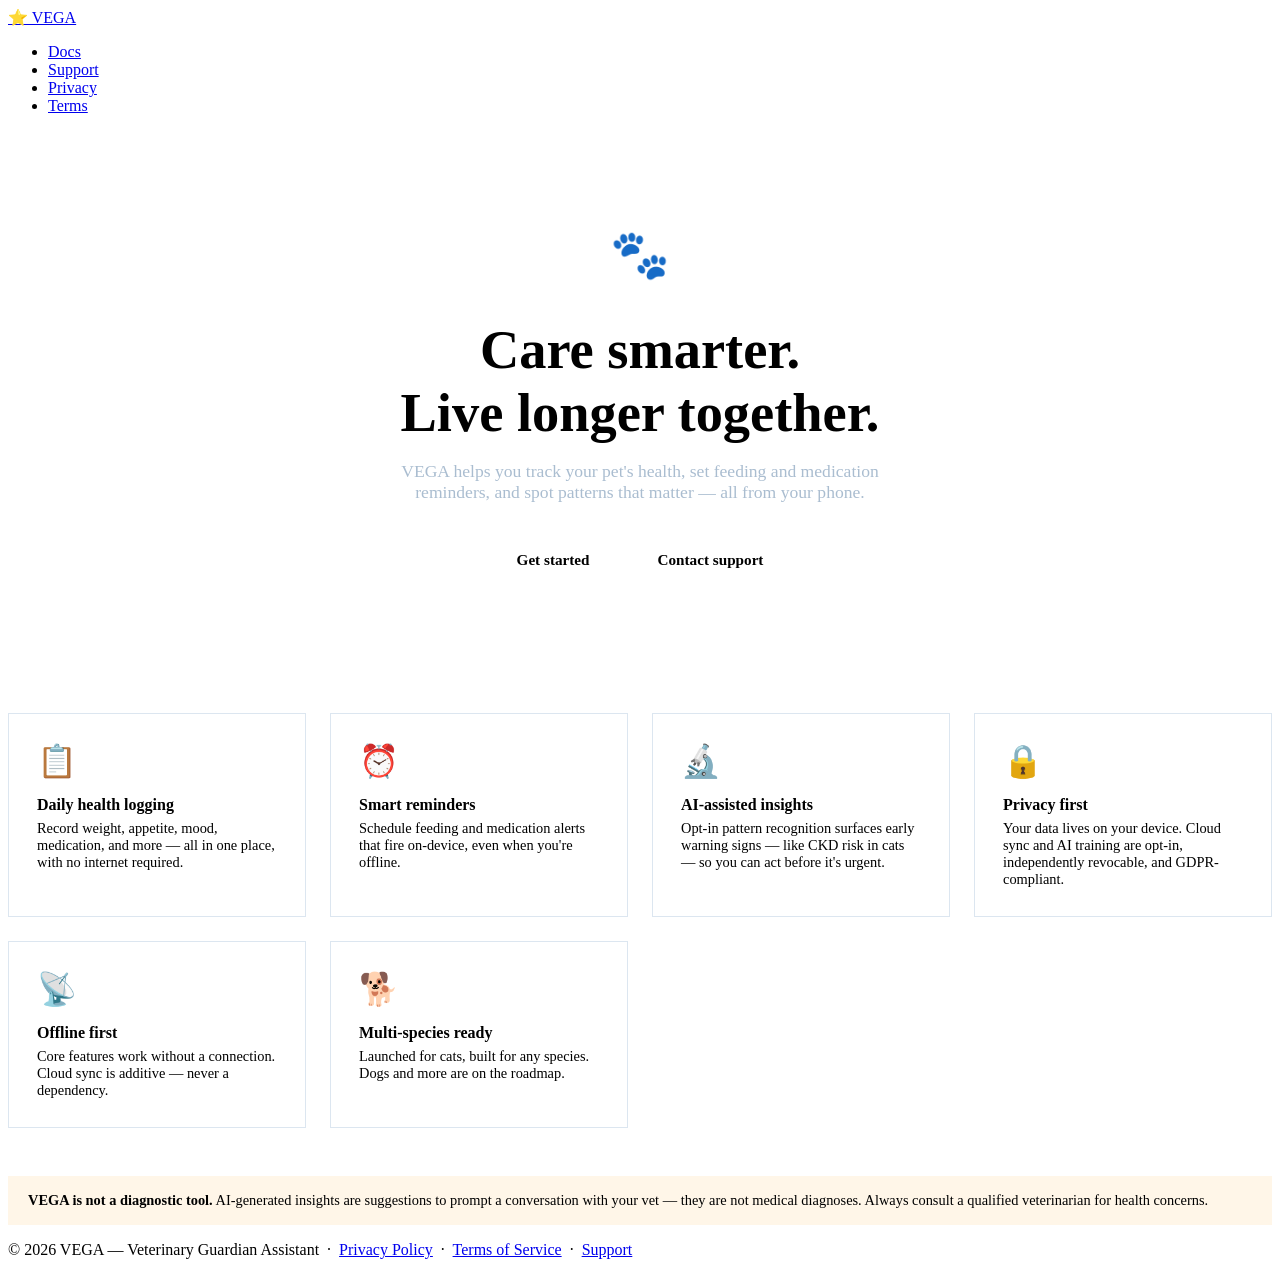
==== index.html @ 64e8cfb4 "Add initial index.html for VEGA landing page This is the initial commit of the index.html file for t" ====
<!DOCTYPE html>
<html lang="en">
<head>
  <meta charset="UTF-8" />
  <meta name="viewport" content="width=device-width, initial-scale=1.0" />
  <title>VEGA — Veterinary Guardian Assistant</title>
  <link rel="preconnect" href="https://fonts.googleapis.com" />
  <link href="https://fonts.googleapis.com/css2?family=Inter:wght@400;600;700&display=swap" rel="stylesheet" />
  <link rel="stylesheet" href="style.css" />
  <style>
    .landing-hero {
      background: var(--navy);
      color: var(--white);
      padding: 6rem 2rem 5rem;
      text-align: center;
    }
    .landing-hero .paw { font-size: 3rem; margin-bottom: 1rem; }
    .landing-hero h1 {
      font-size: clamp(2.2rem, 5vw, 3.4rem);
      font-weight: 700;
      line-height: 1.15;
      margin-bottom: 1rem;
    }
    .landing-hero h1 span { color: var(--teal); }
    .landing-hero p {
      font-size: 1.1rem;
      color: #aabdd0;
      max-width: 520px;
      margin: 0 auto 2rem;
    }
    .btn {
      display: inline-block;
      background: var(--teal);
      color: var(--navy);
      font-weight: 700;
      padding: 0.75rem 1.75rem;
      border-radius: var(--radius);
      text-decoration: none;
      font-size: 0.95rem;
      margin: 0.25rem;
      transition: opacity 0.2s;
    }
    .btn:hover { opacity: 0.85; text-decoration: none; }
    .btn.outline {
      background: transparent;
      color: var(--teal);
      border: 2px solid var(--teal);
    }
    .features {
      display: grid;
      grid-template-columns: repeat(auto-fill, minmax(240px, 1fr));
      gap: 1.5rem;
      margin-top: 3rem;
    }
    .feature {
      background: #fff;
      border: 1px solid #dce6f0;
      border-radius: var(--radius);
      padding: 1.75rem;
    }
    .feature .icon { font-size: 2rem; margin-bottom: 0.75rem; }
    .feature h3 { font-size: 1rem; margin-bottom: 0.4rem; }
    .feature p { font-size: 0.9rem; color: var(--grey); margin: 0; }
    .disclaimer {
      background: #fff6e8;
      border-left: 4px solid var(--amber);
      border-radius: var(--radius);
      padding: 1rem 1.25rem;
      margin-top: 3rem;
      font-size: 0.9rem;
    }
  </style>
</head>
<body>

<nav>
  <a class="nav-brand" href="index.html">⭐ VEGA</a>
  <ul>
    <li><a href="docs/getting-started.html">Docs</a></li>
    <li><a href="support.html">Support</a></li>
    <li><a href="privacy.html">Privacy</a></li>
    <li><a href="terms.html">Terms</a></li>
  </ul>
</nav>

<div class="landing-hero">
  <div class="paw">🐾</div>
  <h1>Care smarter.<br/><span>Live longer together.</span></h1>
  <p>VEGA helps you track your pet's health, set feeding and medication reminders, and spot patterns that matter — all from your phone.</p>
  <a href="docs/getting-started.html" class="btn">Get started</a>
  <a href="support.html" class="btn outline">Contact support</a>
</div>

<main>
  <div class="features">
    <div class="feature">
      <div class="icon">📋</div>
      <h3>Daily health logging</h3>
      <p>Record weight, appetite, mood, medication, and more — all in one place, with no internet required.</p>
    </div>
    <div class="feature">
      <div class="icon">⏰</div>
      <h3>Smart reminders</h3>
      <p>Schedule feeding and medication alerts that fire on-device, even when you're offline.</p>
    </div>
    <div class="feature">
      <div class="icon">🔬</div>
      <h3>AI-assisted insights</h3>
      <p>Opt-in pattern recognition surfaces early warning signs — like CKD risk in cats — so you can act before it's urgent.</p>
    </div>
    <div class="feature">
      <div class="icon">🔒</div>
      <h3>Privacy first</h3>
      <p>Your data lives on your device. Cloud sync and AI training are opt-in, independently revocable, and GDPR-compliant.</p>
    </div>
    <div class="feature">
      <div class="icon">📡</div>
      <h3>Offline first</h3>
      <p>Core features work without a connection. Cloud sync is additive — never a dependency.</p>
    </div>
    <div class="feature">
      <div class="icon">🐕</div>
      <h3>Multi-species ready</h3>
      <p>Launched for cats, built for any species. Dogs and more are on the roadmap.</p>
    </div>
  </div>

  <div class="disclaimer">
    <strong>VEGA is not a diagnostic tool.</strong> AI-generated insights are suggestions to prompt a conversation with your vet — they are not medical diagnoses. Always consult a qualified veterinarian for health concerns.
  </div>
</main>

<footer>
  <p>© 2026 VEGA — Veterinary Guardian Assistant &nbsp;·&nbsp;
    <a href="privacy.html">Privacy Policy</a> &nbsp;·&nbsp;
    <a href="terms.html">Terms of Service</a> &nbsp;·&nbsp;
    <a href="support.html">Support</a>
  </p>
</footer>

</body>
</html>
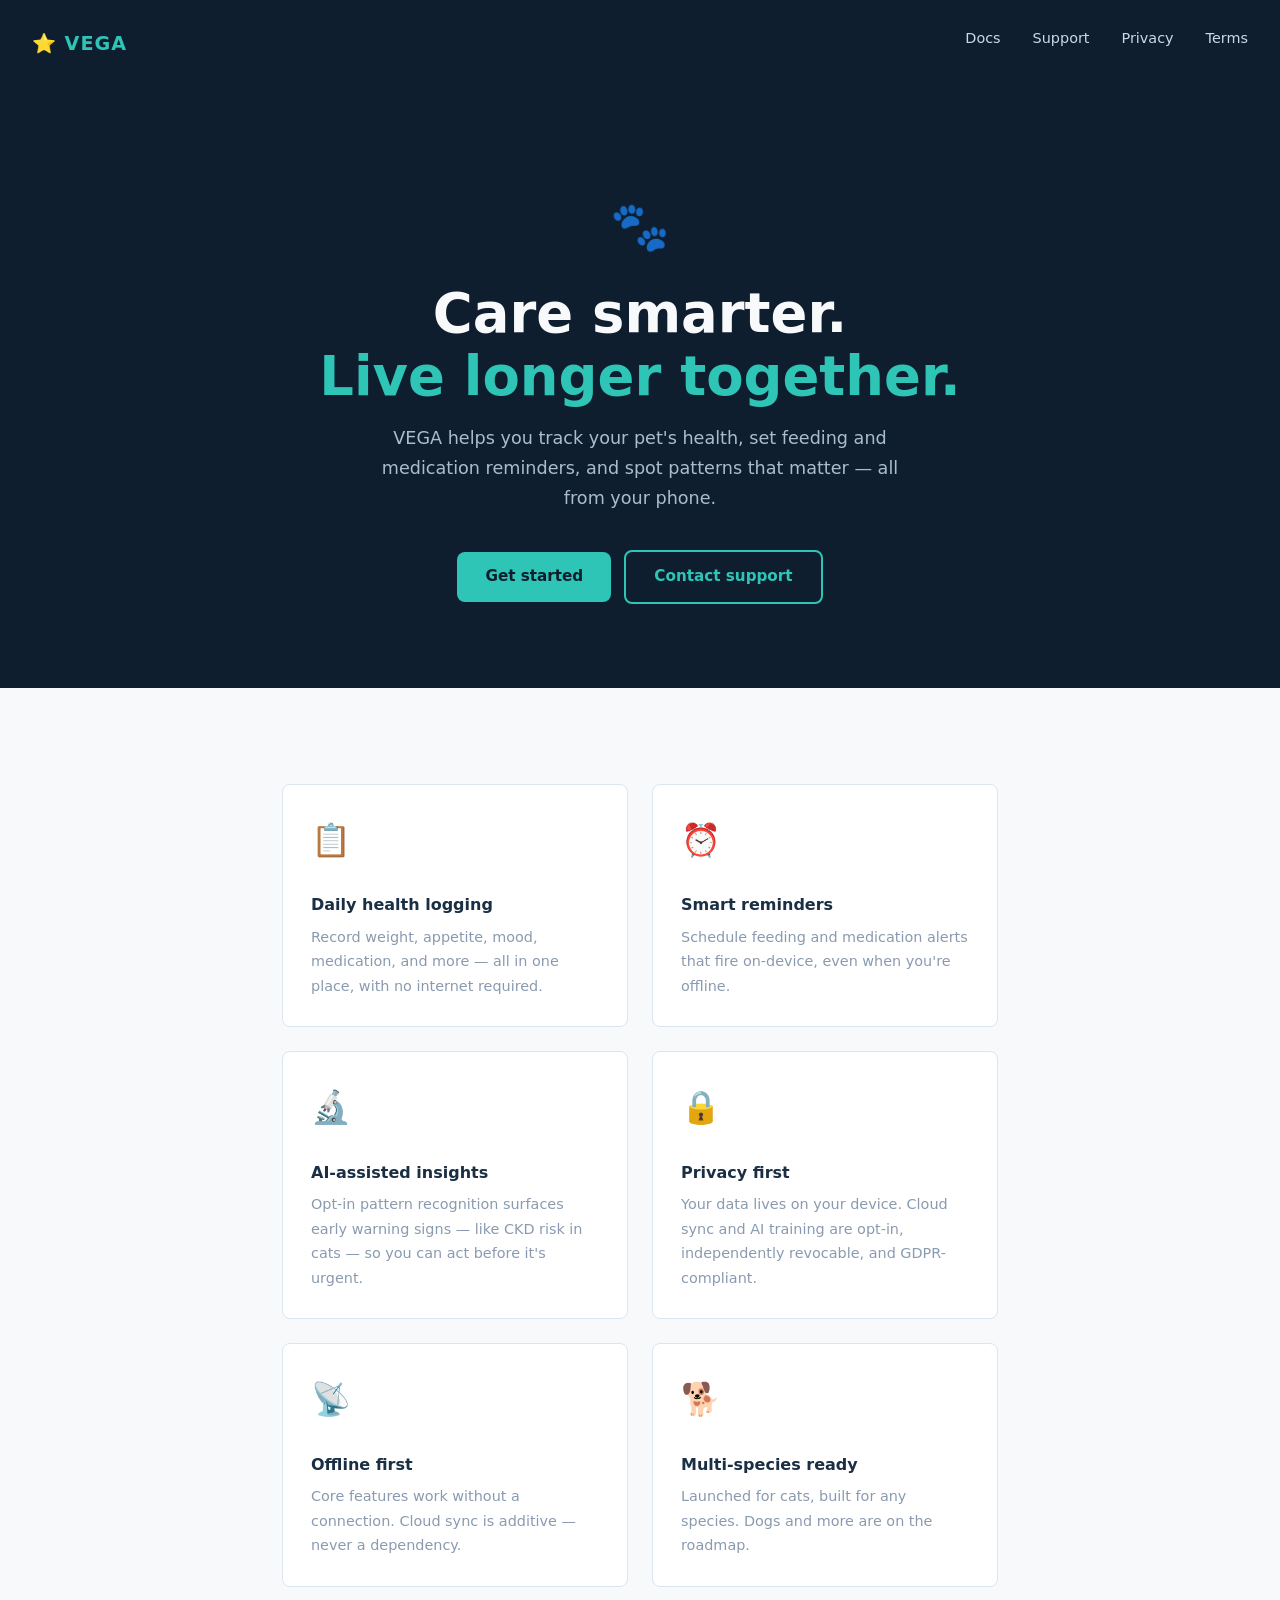
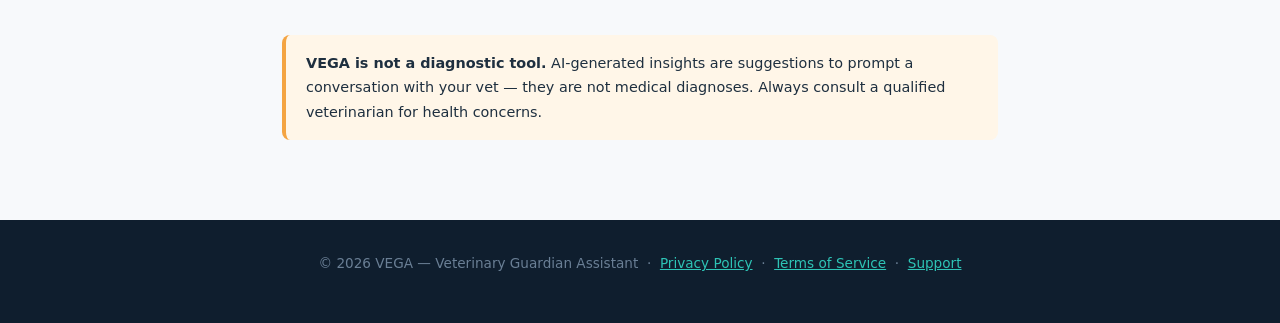
==== commit c3b54cc1: "fixes" ====
--- a/index.html
+++ b/index.html
@@ -77,9 +77,9 @@
   <a class="nav-brand" href="index.html">⭐ VEGA</a>
   <ul>
     <li><a href="docs/getting-started.html">Docs</a></li>
-    <li><a href="support.html">Support</a></li>
-    <li><a href="privacy.html">Privacy</a></li>
-    <li><a href="terms.html">Terms</a></li>
+    <li><a href="docs/support.html">Support</a></li>
+    <li><a href="docs/privacy.html">Privacy</a></li>
+    <li><a href="docs/terms.html">Terms</a></li>
   </ul>
 </nav>
 
--- a/style.css
+++ b/style.css
@@ -0,0 +1,185 @@
+/* VEGA — shared stylesheet */
+/* Palette: deep space navy, warm white, teal accent, soft amber warning */
+:root {
+  --navy:   #0f1e2e;
+  --navy2:  #1a2f44;
+  --teal:   #2ec4b6;
+  --amber:  #f4a442;
+  --white:  #f7f9fb;
+  --grey:   #8a9ab0;
+  --text:   #1e2f3f;
+  --radius: 8px;
+}
+
+*, *::before, *::after { box-sizing: border-box; margin: 0; padding: 0; }
+
+html { scroll-behavior: smooth; }
+
+body {
+  font-family: 'Inter', system-ui, sans-serif;
+  background: var(--white);
+  color: var(--text);
+  line-height: 1.7;
+  font-size: 1rem;
+}
+
+/* ── Nav ── */
+nav {
+  background: var(--navy);
+  padding: 1rem 2rem;
+  display: flex;
+  align-items: center;
+  justify-content: space-between;
+  position: sticky;
+  top: 0;
+  z-index: 100;
+}
+
+.nav-brand {
+  color: var(--teal);
+  font-weight: 700;
+  font-size: 1.2rem;
+  text-decoration: none;
+  letter-spacing: 0.05em;
+}
+
+nav ul {
+  list-style: none;
+  display: flex;
+  gap: 2rem;
+}
+
+nav a {
+  color: #cdd8e6;
+  text-decoration: none;
+  font-size: 0.9rem;
+  transition: color 0.2s;
+}
+
+nav a:hover { color: var(--teal); }
+
+/* ── Page hero ── */
+.hero {
+  background: var(--navy);
+  color: var(--white);
+  padding: 4rem 2rem 3rem;
+  text-align: center;
+}
+
+.hero h1 {
+  font-size: clamp(1.8rem, 4vw, 2.8rem);
+  font-weight: 700;
+  color: var(--white);
+  margin-bottom: 0.5rem;
+}
+
+.hero .eyebrow {
+  font-size: 0.8rem;
+  letter-spacing: 0.12em;
+  text-transform: uppercase;
+  color: var(--teal);
+  margin-bottom: 0.75rem;
+}
+
+.hero p {
+  color: #aabdd0;
+  max-width: 560px;
+  margin: 0.75rem auto 0;
+  font-size: 1.05rem;
+}
+
+/* ── Main content ── */
+main {
+  max-width: 780px;
+  margin: 0 auto;
+  padding: 3rem 2rem 5rem;
+}
+
+h2 {
+  font-size: 1.25rem;
+  font-weight: 700;
+  color: var(--navy);
+  margin: 2.5rem 0 0.75rem;
+  padding-bottom: 0.4rem;
+  border-bottom: 2px solid var(--teal);
+  display: inline-block;
+}
+
+h3 {
+  font-size: 1rem;
+  font-weight: 600;
+  color: var(--navy2);
+  margin: 1.5rem 0 0.4rem;
+}
+
+p { margin-bottom: 1rem; }
+
+ul, ol {
+  margin: 0.5rem 0 1rem 1.4rem;
+}
+
+li { margin-bottom: 0.4rem; }
+
+a { color: var(--teal); }
+a:hover { text-decoration: underline; }
+
+/* ── Callout box ── */
+.callout {
+  background: #e8f7f6;
+  border-left: 4px solid var(--teal);
+  border-radius: var(--radius);
+  padding: 1rem 1.25rem;
+  margin: 1.5rem 0;
+  font-size: 0.95rem;
+}
+
+.callout.warning {
+  background: #fff6e8;
+  border-color: var(--amber);
+}
+
+/* ── Footer ── */
+footer {
+  background: var(--navy);
+  color: #6a7f95;
+  text-align: center;
+  padding: 2rem;
+  font-size: 0.85rem;
+}
+
+footer a { color: var(--teal); }
+
+/* ── Doc index cards ── */
+.card-grid {
+  display: grid;
+  grid-template-columns: repeat(auto-fill, minmax(220px, 1fr));
+  gap: 1.25rem;
+  margin-top: 2rem;
+}
+
+.card {
+  background: #fff;
+  border: 1px solid #dce6f0;
+  border-radius: var(--radius);
+  padding: 1.5rem;
+  text-decoration: none;
+  color: var(--text);
+  transition: border-color 0.2s, box-shadow 0.2s;
+  display: block;
+}
+
+.card:hover {
+  border-color: var(--teal);
+  box-shadow: 0 4px 16px rgba(46,196,182,0.12);
+  text-decoration: none;
+}
+
+.card .card-icon { font-size: 1.8rem; margin-bottom: 0.6rem; }
+.card h3 { margin: 0 0 0.3rem; font-size: 1rem; }
+.card p { font-size: 0.88rem; color: var(--grey); margin: 0; }
+
+/* ── Responsive ── */
+@media (max-width: 600px) {
+  nav ul { gap: 1rem; }
+  main { padding: 2rem 1.25rem 4rem; }
+}
